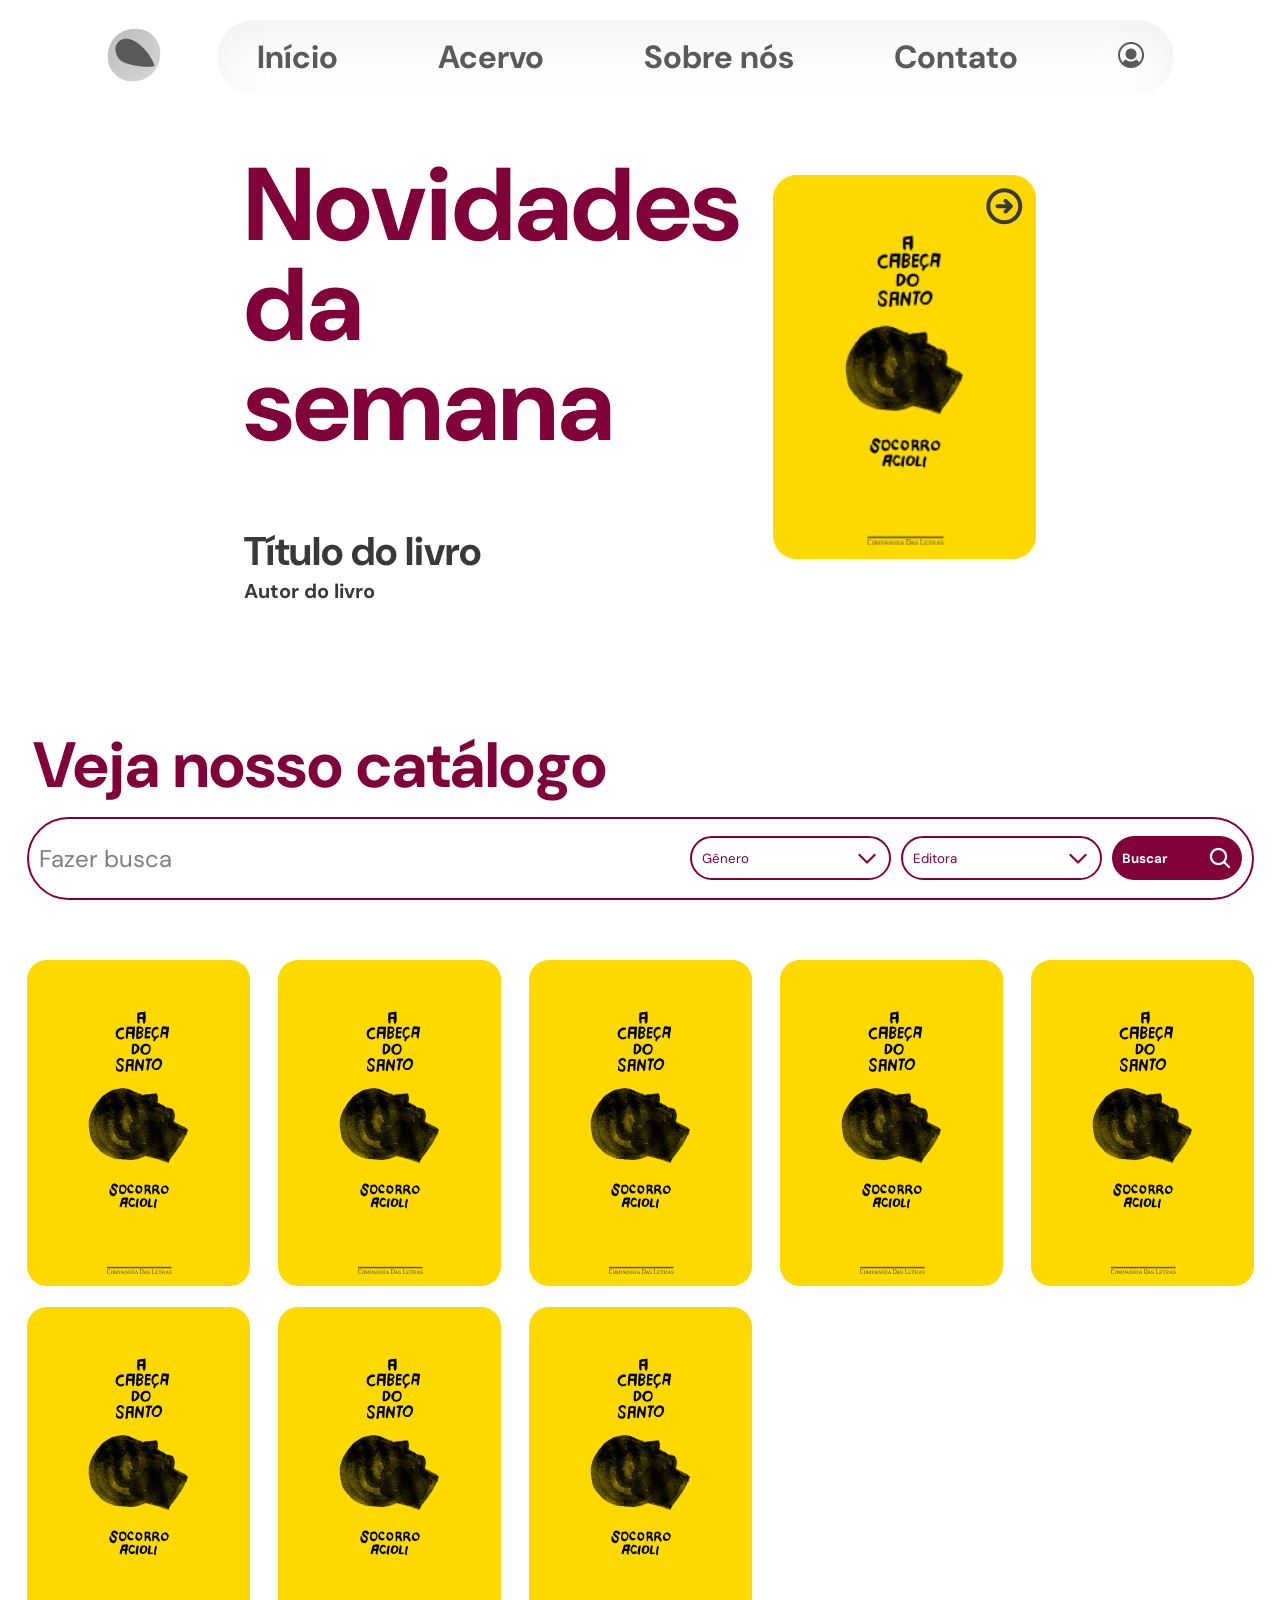
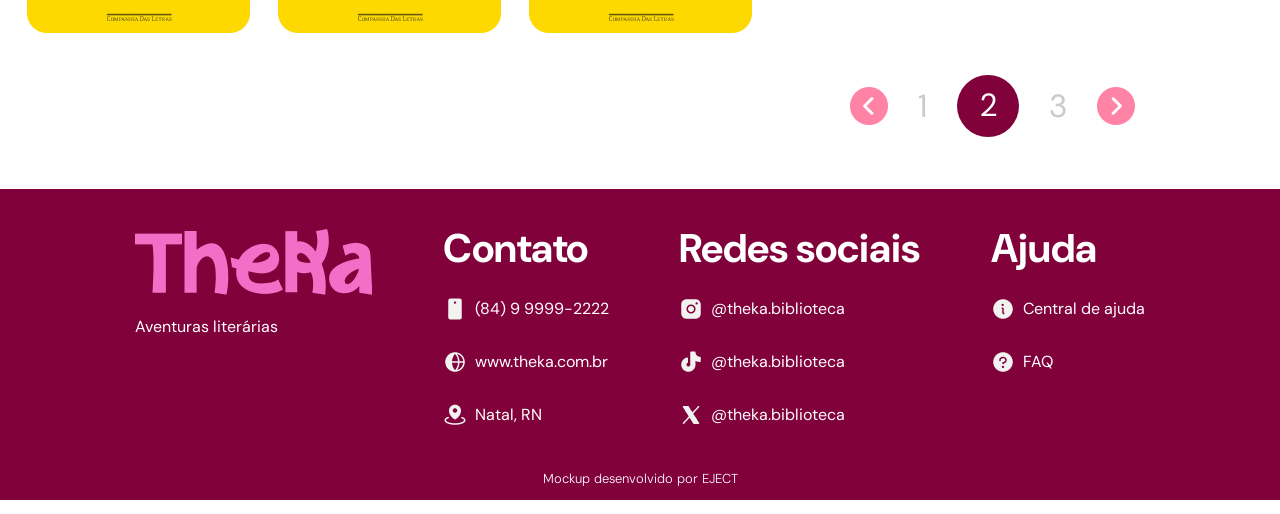
==== html/acervo.html @ d963aa7d "Tela Acervo/Tela início" ====
<!DOCTYPE html>
<html lang="pt-br">
<head>
    <meta charset="UTF-8">
    <meta name="viewport" content="width=device-width, initial-scale=1.0">
    <link rel="stylesheet" href="../style/index.css">
    <link rel="stylesheet" href="../style/footer.css">
    <link rel="stylesheet" href="../style/header.css">
    <title>Acervo - Theka</title>
</head>
<body>
    <iframe id="frameHeader" src="../html/header.html" width="100%" frameborder="0"></iframe>
    <main>
        <section class="novidadesDaSemana">
            <div>
                <p class="textoDestaqueCarrosselAcervo">Novidades <br> da <br> semana</p> 
                <div class="tituloDescricao_livro">
                    <h2 class="tituloLivro">Título do livro</h2>
                    <h4 class="autorLivro">Autor do livro</h4>
                </div>
            </div>
            <div class="livroNovidadesSemana">
                <img class="capaLivro" src="../imagens/CAPA LIVRO.png" alt="">
                <img class="setaCapaLivro" src="../imagens/Icone_setaLivros.png" alt="">
            </div>
        </section>
        <section>
            <div class="containerFiltroAcervo">
                <h1 class="textoDestaqueH1">Veja nosso catálogo</h1>
                <div class="filtroAcervo">
                    <p class="textoFilto">Fazer busca</p>
                    <div class="botoes_FiltroAcervo">
                        <button class="botao_FiltoCategoria"><p>Gênero</p><img src="../imagens/Icone_filtroCategoriaGenero.png" alt=""></button>
                        <button class="botao_FiltoCategoria"><p>Editora</p><img src="../imagens/Icone_filtroCategoriaEditora.png" alt=""></button>
                        <button class="botao_FiltroBuscar"><p>Buscar</p><img src="../imagens/Icone_pesquisa.png" alt=""></button>
                    </div>
                </div>
            </div>
            <div class="livrosAcervo">
                <img src="../imagens/CAPA LIVRO.png" alt="">
                <img src="../imagens/CAPA LIVRO.png" alt="">
                <img src="../imagens/CAPA LIVRO.png" alt="">
                <img src="../imagens/CAPA LIVRO.png" alt="">
                <img src="../imagens/CAPA LIVRO.png" alt="">
                <img src="../imagens/CAPA LIVRO.png" alt="">
                <img src="../imagens/CAPA LIVRO.png" alt="">
                <img src="../imagens/CAPA LIVRO.png" alt="">
                <dialog class="modalLivroAcervo">
                    <img src="#" alt="">
                    <div>
                        <div>
                            <h2 class="tituloLivro">Título do livro</h2>
                            <h4 class="autorLivro">Descrição do livro</h4>
                        </div>
                        <div>
                            <p class="descricaoLivro">Descrição do Livro</p>
                        </div>
                        <p class="numeroPaginas">Número de páginas</p>
                        <p class="editoraLivro">Editora do livro</p>
                    </div>
                </dialog>
            </div>
            <div class="passarPagina">
                <img src="../imagens/Seta_Esquerda.png" alt="">
                <p class="numerosPassar">1</p>
                <div class="numeroPassar2"><p>2</p></div>
                <p class="numerosPassar">3</p>
                <img src="../imagens/Seta_Direita.png" alt="">
            </div>
        </section>
    </main>
    <iframe id="frameFooter" src="../html/footer.html" width="100%"  frameborder="0"></iframe>
</body>
</html>
---- style/index.css ----
@import url('https://fonts.googleapis.com/css2?family=DM+Sans:ital,opsz,wght@0,9..40,100..1000;1,9..40,100..1000&family=Inter:ital,opsz,wght@0,14..32,100..900;1,14..32,100..900&display=swap');
:root{
    --LARANJA300: #F78420;
    --LARANJA400: #C06516;
    --LARANJA500: #8C480D;
    --LARANJA600: #5B2D05;
    --ROSA200: #FFC1CF;
    --ROSA300: #FF83A4;
    --ROSA400: #FE177B;
    --ROSA500: #BF025A;
    --ROSA600: #81013B;
    --ROSA700: #48001D;
    --CINZA200: #CACAC9;
    --CINZA300: #A3A3A2;
    --CINZA400: #7E7E7D;
    --CINZA500: #5A5A5A;
    --CINZA600: #393939;
    --VERDEOLIVA200: #A2D54A;
    --VERDEOLIVA300: #82AB3A;
    --VERDEOLIVA400: #62832A;
    --VERDEOLIVA500: #455E1C;
    --VERDEOLIVA600: #2A3A0E;
}
body{
    margin: 0 auto;
    font-family: "DM Sans", "Inter", sans-serif;
}


.Login_Cadastro_RecuperacaoDeSenha{
    display: flex;
    height: 1080px;
}
.secao_imagem_Login_Cadastro_RecuperacaoDeSenha{
    background-color: var(--LARANJA500);
    width: 60%;
}
.LogoTipo_Login_Cadastro_RecuperacaoDeSenha{
    position: absolute;
    top: 135%;
    left: 5%;
}
#Mascote_Login{
    position: absolute;
    top: 30%;
    right: 50%;
    display: block;
    width: 70rem;
}
.secao_formulario_Login_Cadastro_RecuperacaoDeSenha{
    width: 40%;
    display: flex;
    justify-content: center;
    align-items: center;
    background-color: white;
    position: relative;
}
.Formulario_Login_Cadastro_RecuperacaoDeSenha{
    color: var(--LARANJA300);
    display: flex;
    flex-direction: column;
    gap: 1rem;
}
label{
    font-size: 24px;
    font-weight: 700;
    color: var(--LARANJA300);
}
input{
    border: 2px solid var(--LARANJA300);
    border-radius: 100px;
    width: 421px;
    height: 40px;
}
input::placeholder{
   padding-left: 1rem;
   color: var(--LARANJA300);
}
.Login_Cadastro_RecuperacaoDeSenha_TextoDestaque{
    color: var(--LARANJA300);
    font-size: 64px;
}
.Rotulo_Formulario_Login_Cadastro_RecuperacaoDeSenha{
    display: flex;
    flex-direction: column;
    gap: 0.5rem;
}
.Links_RecuperacaoDeAcesso{
    color: var(--LARANJA300);
    text-decoration: none;
    font-size: 18px;
    font-weight: 600
}
#Links_Login{
    display: flex;
    flex-direction: column;
    align-items: center;
}
#Botao_Login{
    width: 89px;
    height: 44px;
    background-color: var(--LARANJA300);
    color: white;
    border: none;
    border-radius: 100px;
    font-size: 16px;
    font-family: "DM Sans", sans-serif;
    font-weight: 800;
    position: relative;
    left: 339px;
    bottom: 20px;
}
.Botao_Enviar_RecuperacaoDeSenha{
    width: 89px;
    height: 44px;
    background-color: var(--LARANJA300);
    color: white;
    border: none;
    border-radius: 100px;
    font-size: 16px;
    font-family: "DM Sans", sans-serif;
    font-weight: 800;
}
.Botao_Voltar_RecuperacaoDeSenha{
    width: 89px;
    height: 44px;
    background-color: white;
    color: var(--LARANJA300);
    border: 2px solid var(--LARANJA300);
    border-radius: 100px;
    font-size: 16px;
    font-family: "DM Sans", sans-serif;
    font-weight: 800;
}
.Botao_Voltar_RecuperacaoDeSenha a{
    text-decoration: none;
    color: var(--LARANJA300);
}
.Botoes_RecuperacaoDeSenha_Cadastro{
    display: flex;
    justify-content: right;
    gap: 1rem;
    margin-top: 3rem;
}
.Input_RecuperacaoDeSenha{
    border: 2px solid var(--LARANJA300);
    border-radius: 100px;
    width: 476px;
    height: 40px;
}
.Mascote_RecuperacaoDeSenha{
    position: absolute;
    display: block;
    width: 70rem;
    top: 30%;
}
#Botao_Cancelar_Cadastro{
    width: 89px;
    height: 44px;
    background-color: white;
    color: var(--LARANJA300);
    border: 2px solid var(--LARANJA300);
    border-radius: 100px;
    font-size: 16px;
    font-family: "DM Sans", sans-serif;
    font-weight: 800;
}
#Botao_Salvar_Cadastro{
    width: 89px;
    height: 44px;
    background-color: var(--LARANJA300);
    color: white;
    border: none;
    border-radius: 100px;
    font-size: 16px;
    font-family: "DM Sans", sans-serif;
    font-weight: 800;
}
.Mascote_Cadastro{
    position: absolute;
    display: block;
    width: 70rem;
    top: 30%;
    left: 5%;
}
#Contato{
    display: flex;
    flex-direction: column;
    align-items: center;
    justify-content: left;
}
#container_Contato{
    display: flex;
    gap: 3rem;
}
.Rotulo_Formulario_Contato{
    display: flex;
    flex-direction: column;
    gap: 0.2rem;
    
}
.Rotulo_Formulario_Contato label{
    color: var(--ROSA700);
}
#Formulario_Contato{
    display: flex;
    flex-direction: column;
    gap: 0.7rem;
    color: var(--ROSA700);
}
.entrada_Contato{
    width: 416px;
    border: 2px solid var(--ROSA700);
    background-color: transparent;
}
#TextoDestaque_Formulario_Contato{
    font-size: 32px;
    font-weight: 700;
    margin: 20px;
    color: var(--ROSA700);
}
#container_Contato{
    background-color: #F8F8F8;
    width: 1200px;
    height: 543px;
    border-radius: 20px;
}
#container_ContatoLocalizacao{
    width: 55%;
}
iframe{
    width: 100%;
    height: 416px;
}

.botaoAtivo_unidades{
    height: 44px;
    border: none;
    border-radius: 100px;
    background-color: var(--ROSA700);
    color: white;
    font-size: 16px;
    font-family: "DM Sans", sans-serif;
    font-weight: 800;
    padding: 0.5rem;
    margin-right: 0.5rem;
}
.botaoInativo_unidades{
    height: 44px;
    border: none;
    border-radius: 100px;
    background-color: var(--CINZA400);
    color: white;
    font-size: 16px;
    font-family: "DM Sans", sans-serif;
    font-weight: 800;
    padding: 0.5rem;
    margin-right: 0.5rem;
}
#endereco_Contato_Unidades{
    font-size: 14px;
    font-weight: 300;
}
#container_Contato_BotoesUnidades{
    margin-top: 0.5rem;
    margin-left: 0.5rem;
}
#Botao_Enviar_Contato{
    height: 44px;
    width: 124px;
    border: none;
    border-radius: 100px;
    background-color: var(--ROSA700);
    color: white;
    font-size: 16px;
    font-family: "DM Sans", sans-serif;
    font-weight: 800;
    padding: 0.5rem;
    margin-right: 0.5rem;
    display: flex;
    justify-content: center;
    align-items: center;
    gap: 0.4rem;
}
#Botao_Cancelar_Contato{
    font-size: 16px;
    font-family: "DM Sans", sans-serif;
    font-weight: 800;
    color: var(--ROSA700);
    border: 2px solid var(--ROSA700);
    border-radius: 100px;
    height: 44px;
    width: 112px;
}
.Botoes_Formulario_Contato{
    display: flex;
    align-items: center;
    justify-content: right;
}
#TextoDestaque_Contato{
    color: var(--ROSA600);
    font-size: 64px;
    font-weight: 700;
    margin-bottom: 10px;
    position: relative;
    right: 485px;
}
#container_TextoDestaque_Contato{
    display: flex;
    justify-content: left;
   
}
#frameFooter{
    width: 100%;
    height: 350px;
}
#frameHeader{
    height: fit-content;
}

.textoDestaqueCarrosselAcervo{
    font-size: 103.3px;
    font-weight: bold;
    color: var(--ROSA600);
    margin-top: 0;
    margin-bottom: 70px;
    line-height: 100px;
}
.tituloLivro{
    color: var(--CINZA600);
    font-size: 40px;
    font-weight: bold;
}
.autorLivro{
    font-size: 20px;
    font-weight: bold;
    color: var(--CINZA600);
}
.novidadesDaSemana{
    display: flex;
    align-items: start;
    justify-content: center;
    gap: 33px;

}
.tituloDescricao_livro h2{
    margin-bottom: 0;
    margin-top: 0;
}
.tituloDescricao_livro h4{
    margin-top: 1px;
}
.livroNovidadesSemana{
    margin-top: 20px;
    position: relative;
}
.capaLivro{
    display: block;
    width: 263px;
}
.setaCapaLivro{
    position: absolute;
    top: 10px;
    right: 10px;
}
.textoDestaqueH1{
    font-size: 64px;
    font-weight: bold;
    color: var(--ROSA600);
}
.textoFilto{
    font-size: 24px;
    color: var(--CINZA400);
}
.botao_FiltoCategoria{
    width: 201px;
    height: 44px;
    border: 2px solid var(--ROSA600);
    border-radius: 100px;
    font-family: 'DM Sans', sans-serif;
    color: var(--ROSA600);
    background-color: white;
    display: flex;
    justify-content: space-between;
    align-items: center;
    padding-left: 10px;
    padding-right: 10px;
}
.botao_FiltroBuscar{
    width: 130px;
    height: 44px;
    border: 0;
    border-radius: 100px;
    font-family: 'DM Sans', sans-serif;
    font-weight: bold;
    color: white;
    background-color: var(--ROSA600);
    display: flex;
    justify-content: space-between;
    align-items: center;
    padding-left: 10px;
    padding-right: 10px;
}
.filtroAcervo{
    display: flex;
    align-items: center;
    justify-content: space-between;
    border: 2px solid var(--ROSA600);
    width: 1203px;
    border-radius: 100px;
    padding-left: 10px;
    padding-right: 10px;
    margin-top: 0;
}
.botoes_FiltroAcervo{
    display: flex;
    gap: 10px;
}
.containerFiltroAcervo{
    display: flex;
    flex-direction: column;
    align-items: center;
    margin-top: 40px;
    margin-bottom: 60px;
    
}
.containerFiltroAcervo h1{
    position: relative;
    right: 320px;
    margin-bottom: 10px;
}
.livrosAcervo{
    display: grid;
    grid-template-columns: repeat(5, 230px);
    place-items: center;
    justify-content: center;
    gap: 21px;
}
.numerosPassar{
    font-size: 32px;
    color: var(--CINZA200);
}
.numeroPassar2{
    font-size: 32px;
    color: white;
    background-color: var(--ROSA600);
    border-radius: 100px;
    width: 62px;
    height: 62px;
    text-align: center;
}
.numeroPassar2 p{
    margin: 9px;
}
.passarPagina{
    display: flex;
    align-items: center;
    gap: 30px;
    justify-content: right;
    margin-right: 145px;
    margin-top: 20px;
}
---- style/footer.css ----
@import url('https://fonts.googleapis.com/css2?family=DM+Sans:ital,opsz,wght@0,9..40,100..1000;1,9..40,100..1000&family=Inter:ital,opsz,wght@0,14..32,100..900;1,14..32,100..900&display=swap');
:root{
    --LARANJA500: #8C480D;
    --LARANJA400: #C06516;
    --LARANJA300: #F78420;
    --ROSA700: #48001D;
    --ROSA600: #81013B;
    --ROSA500: #BF025A;
    --ROSA400: #FE177B;
    --CINZA400: #7E7E7D;
}
body{
    margin: 0 auto;
    font-family: "DM Sans", "Inter", sans-serif;
    margin-top: 30px;
}
footer{
    background-color: var(--ROSA600);
    color: #ffff;
    display: flex;
    flex-direction: column;
    align-items: center;
}
#EJECT{
    font-size: 13px;
    font-weight: 300;
}
.subtituloFooter{
    font-size: 40px;
    font-weight: 700;
    margin-bottom: 8px;
}
.container_footer{
    width: 90%;
    display: flex;
    justify-content: space-evenly;
}
.listasFooter{
    list-style-type: none;
    margin-top: 1px;
    padding: 0;
}
.itensLista_footer{
    display: flex;
    align-items: center;
    gap: 0.5rem;
}
.itensLista_footer img{
    width: auto;
    height: 100%;
}.logoFooter{
    margin-top: 40px;
}
---- style/header.css ----
@import url('https://fonts.googleapis.com/css2?family=DM+Sans:ital,opsz,wght@0,9..40,100..1000;1,9..40,100..1000&family=Inter:ital,opsz,wght@0,14..32,100..900;1,14..32,100..900&display=swap');
:root{
    --LARANJA500: #8C480D;
    --LARANJA400: #C06516;
    --LARANJA300: #F78420;
    --ROSA700: #48001D;
    --ROSA600: #81013B;
    --ROSA500: #BF025A;
    --ROSA400: #FE177B;
    --CINZA400: #7E7E7D;
    --CINZA500: #5A5A5A;
}
body{
    margin: 0 auto;
    font-family: "DM Sans", "Inter", sans-serif;
}
header{
    display: flex;
    justify-content: center;
    gap: 56px;
    align-items: center;
    margin-top: 20px;
}
.containerTexto_nav{
    display: flex;
    gap: 100px;
    list-style: none;
    padding-right: 30px;
}
.texto_nav a{
    text-decoration: none;
    color: var(--CINZA500);
    font-size: 32px;
    font-weight: 700;
}
nav{
    background: transparent;
    backdrop-filter: blur(90%);
    box-shadow: inset 0 20px 45px rgba(200, 200, 200, 0.25);
    border-radius: 100px;
}
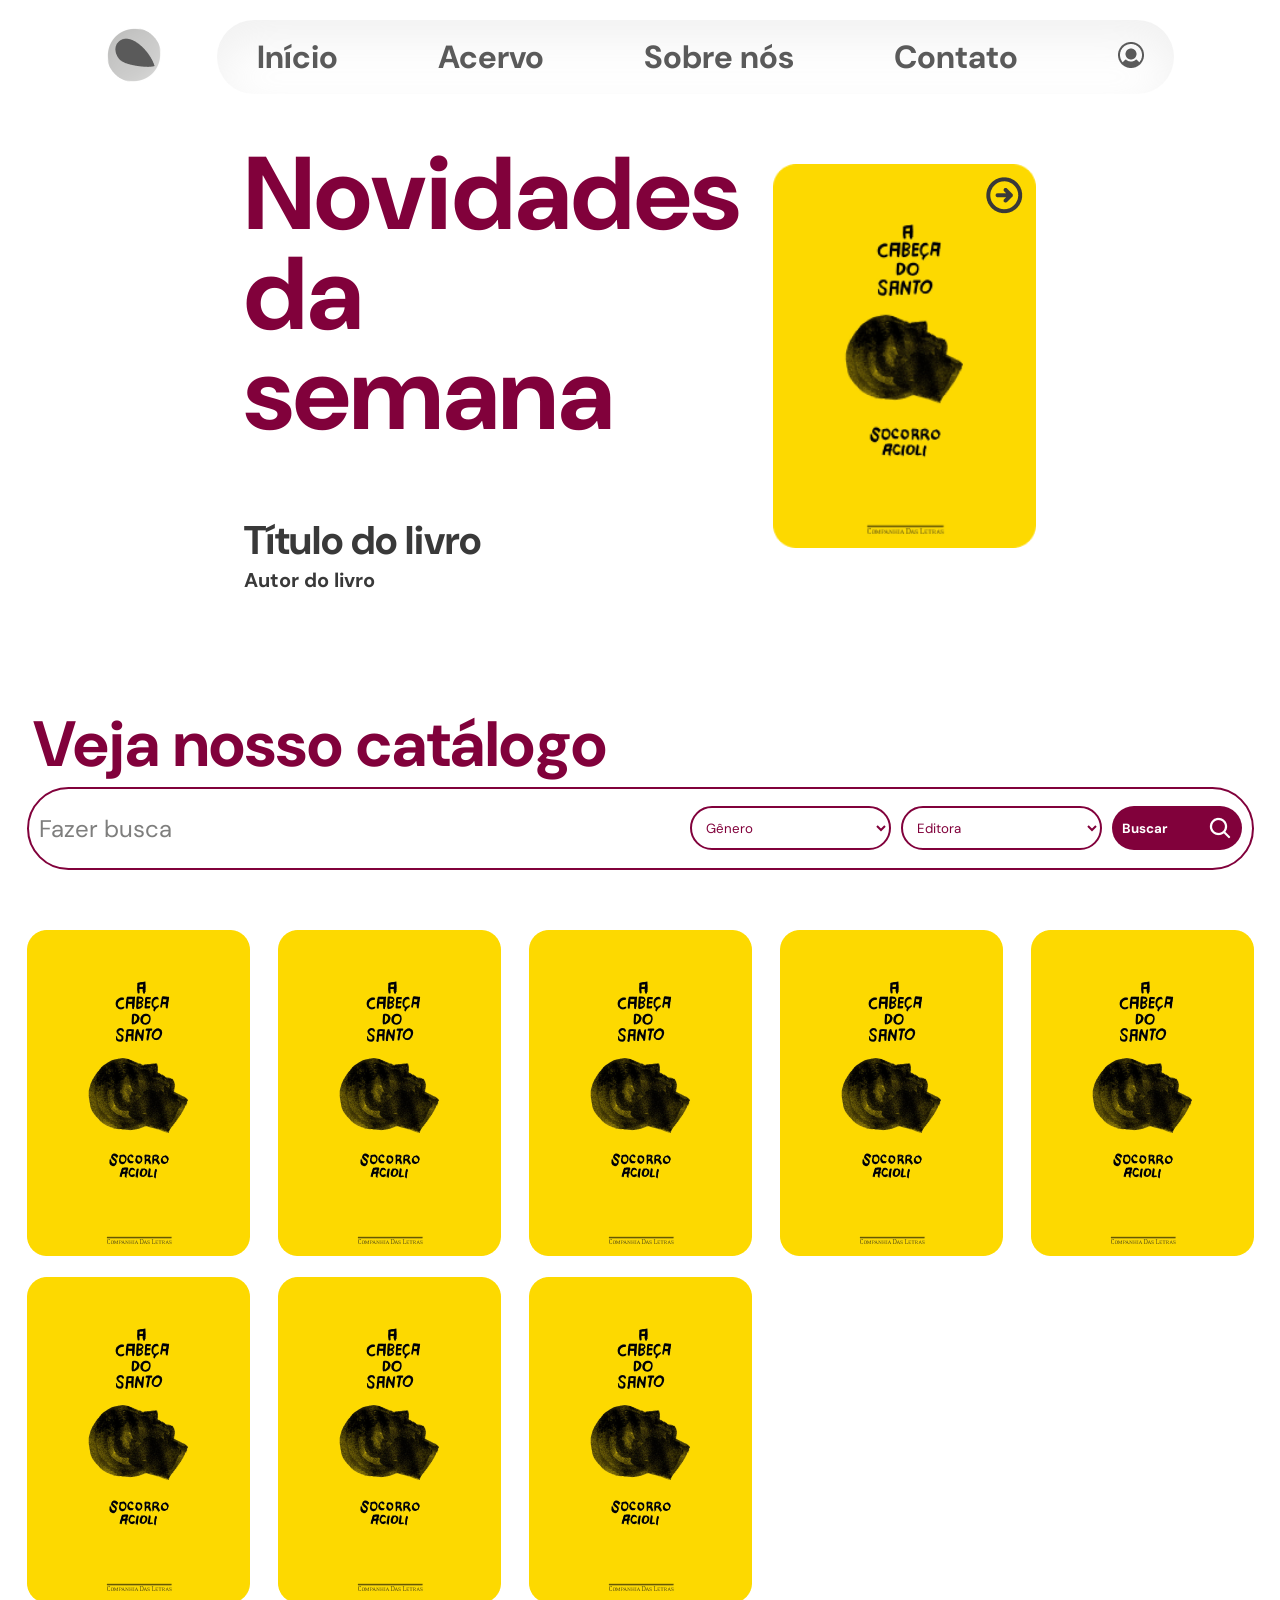
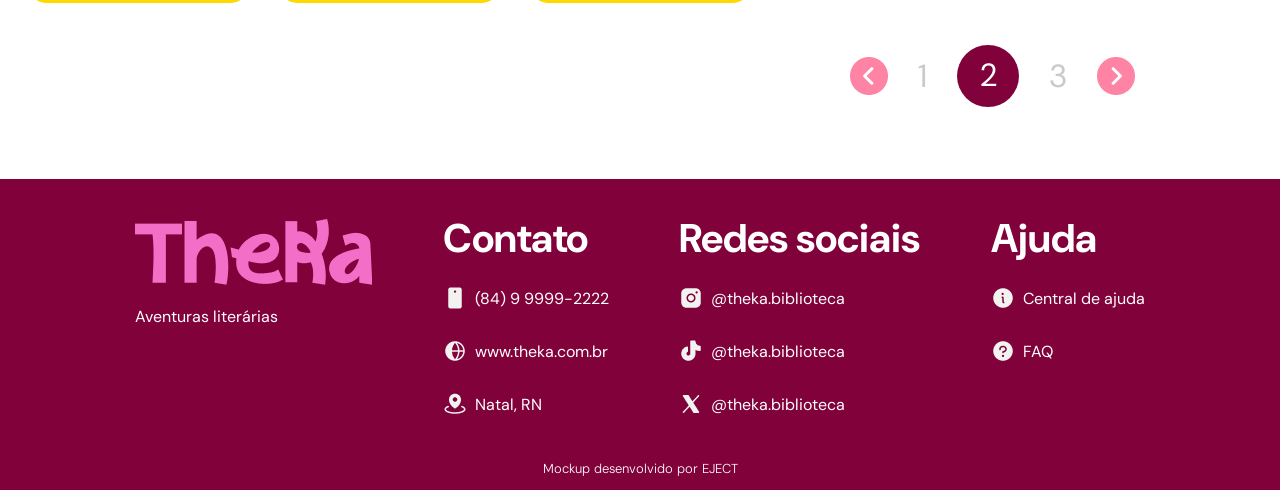
==== commit 2453e586: "Footer e header - Mudanças" ====
--- a/html/acervo.html
+++ b/html/acervo.html
@@ -9,7 +9,18 @@
     <title>Acervo - Theka</title>
 </head>
 <body>
-    <iframe id="frameHeader" src="../html/header.html" width="100%" frameborder="0"></iframe>
+    <header>
+        <div id="logoTheka_header"><img src="../imagens/LogoTipo_folha.png" alt=""></div>
+        <nav>
+            <ul class="containerTexto_nav">
+                <li class="texto_nav"><a href="../index.html">Início</a></li>
+                <li class="texto_nav"><a href="../html/acervo.html">Acervo</a></li>
+                <li class="texto_nav"><a href="#">Sobre nós</a></li>
+                <li class="texto_nav"><a href="../html/contato.html">Contato</a></li>
+                <li class="texto_nav"><a href="#"><img src="../imagens/Icone_Perfil.png" alt=""></a></li>
+            </ul>
+        </nav>
+    </header>
     <main>
         <section class="novidadesDaSemana">
             <div>
@@ -30,8 +41,24 @@
                 <div class="filtroAcervo">
                     <p class="textoFilto">Fazer busca</p>
                     <div class="botoes_FiltroAcervo">
-                        <button class="botao_FiltoCategoria"><p>Gênero</p><img src="../imagens/Icone_filtroCategoriaGenero.png" alt=""></button>
-                        <button class="botao_FiltoCategoria"><p>Editora</p><img src="../imagens/Icone_filtroCategoriaEditora.png" alt=""></button>
+                        <label for="genero" class="botao_FiltoCategoria" style="display: none;"><p>Gênero</p><img src="../imagens/Icone_filtroCategoriaGenero.png" alt=""></label>
+                        <select name="genero" id="genero" class="opcoesFiltroAcervo">
+                            <option value="genero">Gênero</option>
+                            <hr class="linhaFiltro">
+                            <option value="romance">Romance</option>
+                            <option value="suspense">Suspense</option>
+                            <option value="terror">Terror</option>
+                            <option value="drama">Drama</option>
+                        </select>
+                        <label for="editora" class="botao_FiltoCategoria" style="display: none;"><p>Editora</p><img src="../imagens/Icone_filtroCategoriaEditora.png" alt=""></label>
+                        <select name="editora" id="editora" class="opcoesFiltroAcervo">
+                            <option value="editora">Editora</option>
+                            <hr class="linhaFiltro">
+                            <option value="editora1">Editora Qualquer</option>
+                            <option value="editora2">Editora Qualquer</option>
+                            <option value="editora3">Editora Qualquer</option>
+                            <option value="editora4">Editora Qualquer</option>
+                        </select>
                         <button class="botao_FiltroBuscar"><p>Buscar</p><img src="../imagens/Icone_pesquisa.png" alt=""></button>
                     </div>
                 </div>
@@ -69,6 +96,37 @@
             </div>
         </section>
     </main>
-    <iframe id="frameFooter" src="../html/footer.html" width="100%"  frameborder="0"></iframe>
+    <footer>
+        <div class="container_footer">
+            <div class="logoFooter">
+                <img src="../imagens/LogoTipo_rosa.png" alt="">
+                <p>Aventuras literárias</p>
+            </div>
+            <div class="container_contato_redes_ajuda">
+                <h2 class="subtituloFooter">Contato</h2>
+                <ol class="listasFooter">
+                    <li class="itensLista_footer"><img src="../imagens/Icone_Cel.png" alt=""><p>(84) 9 9999-2222</p></li>
+                    <li class="itensLista_footer"><img src="../imagens/Icone_Site.png" alt=""><p>www.theka.com.br</p></li>
+                    <li class="itensLista_footer"><img src="../imagens/Icone_Loc.png" alt=""><p>Natal, RN</p></li>
+                </ol>
+            </div>
+            <div class="container_contato_redes_ajuda">
+                <h2 class="subtituloFooter">Redes sociais</h2>
+                <ol class="listasFooter">
+                    <li class="itensLista_footer"><img src="../imagens/Icone_insta.png" alt="Logo da rede social Instagram"><p>@theka.biblioteca</p></li>
+                    <li class="itensLista_footer"><img src="../imagens/Icone_tiktok.png" alt="Logo da rede social Tiktok"><p>@theka.biblioteca</p></li>
+                    <li class="itensLista_footer"><img src="../imagens/Icone_X.png" alt="Logo da rede social X"><p>@theka.biblioteca</p></li>
+                </ol>
+            </div>
+            <div class="container_contato_redes_ajuda">
+                <h2 class="subtituloFooter">Ajuda</h2>
+                <ol class="listasFooter">
+                    <li class="itensLista_footer"><img src="../imagens/Icone_ajuda.png" alt=""><p>Central de ajuda</p></li>
+                    <li class="itensLista_footer"><img src="../imagens/Icone_FAQ.png" alt=""><p>FAQ</p></li>
+                </ol>
+            </div>  
+        </div>
+        <p id="EJECT">Mockup desenvolvido por EJECT</p>
+    </footer>
 </body>
 </html>
--- a/style/index.css
+++ b/style/index.css
@@ -310,12 +310,11 @@
     justify-content: left;
    
 }
-#frameFooter{
-    width: 100%;
-    height: 350px;
-}
-#frameHeader{
-    height: fit-content;
+footer{
+    margin-top: 50px;
+}
+header{
+    margin-bottom: 50px;
 }
 
 .textoDestaqueCarrosselAcervo{
@@ -367,6 +366,7 @@
     font-size: 64px;
     font-weight: bold;
     color: var(--ROSA600);
+    line-height: 64px;
 }
 .textoFilto{
     font-size: 24px;
@@ -459,4 +459,198 @@
     justify-content: right;
     margin-right: 145px;
     margin-top: 20px;
-}
+}.opcoesFiltroAcervo{
+    width: 201px;
+    border: 2px solid var(--ROSA600);
+    border-radius: 100px;
+    font-family: 'DM Sans', sans-serif;
+    color: var(--ROSA600);
+    background-color: white;
+    display: flex;
+    justify-content: space-between;
+    align-items: center;
+    padding-left: 10px;
+    padding-right: 10px;
+}
+select option{
+    border: 1px solid var(--ROSA600);
+    border-radius: 100px;
+
+}
+.linhaFiltro{
+    width: 190px;
+    
+}
+.textoDestaque_Banner{
+    color: white;
+    font-size: 32px;
+}
+.botaoBannerArcevo{
+    width: 98px;
+    height: 44px;
+    background-color: var(--LARANJA300);
+    border: 0;
+    border-radius: 100px;
+}
+.botaoBannerArcevo a{
+    color: white;
+    text-decoration: none;
+    font-family: 'DM Sans', sans-serif;
+    font-weight: bold;
+}
+.secaoBannerInicio{
+    background-color: var(--VERDEOLIVA200);
+    width: 1200px;
+    height: 511px;
+    border-radius: 17px;
+    display: flex;
+    align-items: center;
+    justify-content: center;
+}
+.textoBotaoBannerInicio{
+    display: flex;
+    flex-direction: column;
+    gap: 120px;
+    justify-content: center;
+    margin-left: 30px;
+}
+.containerMascoteBanner{
+    width: 75%;
+    height: 100%;
+    overflow: hidden;
+}
+.containerMascoteBanner img{
+    width: 100%;
+    height: 100%;
+    position: relative;
+    left: 200px;
+}
+.botaoAcervo_inicio{
+    width: 316px;
+    height: 44px;
+    display: flex;
+    align-items: center;
+    justify-content: space-between;
+    border: 2px solid var(--ROSA600);
+    background-color: white;
+    border-radius: 100px;
+    padding-left: 20px;
+    padding-right: 20px;
+}
+.botaoAcervo_inicio img{
+    width: 24px;
+}
+.botaoAcervo_inicio a{
+    text-decoration: none;
+    color: var(--ROSA600);
+    font-family: 'DM Sans', sans-serif;
+    font-weight: bold;
+    font-size: 16px;
+}
+.paragrafosPadrao{
+    font-family: 'Inter', sans-serif;
+    font-size: 18px;
+    color: var(--CINZA600);
+}
+.secaoCarrosselInicio{
+    display: flex;
+    justify-content: center;
+    align-items: center;
+    gap: 130px;
+    width: 1200px;
+    margin-bottom: 50px;
+}
+.botoesCarrosselInicio{
+    display: flex;
+    flex-direction: column;
+    gap: 10px;
+    margin-top: 143px;
+}
+.secaoCarrosselInicio h1{
+    margin-top: 10px;
+    margin-bottom: 5px;
+}
+.cardInicioGrande{
+    background-color: var(--VERDEOLIVA300);
+    display: flex;
+    flex-direction: column;
+    justify-content: end;
+    width: 285px;
+    height: 231px;
+    border-radius: 30px;
+    mask: radial-gradient(circle at top right, transparent 100px, black 101px) top right;
+    padding-left: 20px;
+}
+.numeroCardInicio{
+    font-size: 64px;
+    color: var(--VERDEOLIVA600);
+    font-weight: bold;
+    margin: 0
+}
+.textoCardInicio{
+    color: var(--VERDEOLIVA600);
+    font-size: 14px;
+}
+.cardInicioGrande2{
+    background-color: var(--LARANJA300);
+    display: flex;
+    flex-direction: column;
+    justify-content: end;
+    width: 285px;
+    height: 231px;
+    border-radius: 30px;
+    mask: radial-gradient(circle at top right, transparent 100px, black 101px) top right;
+    padding-left: 20px;
+}
+.numeroCardInicio2{
+    font-size: 64px;
+    color: var(--LARANJA600);
+    font-weight: bold;
+    margin: 0
+}
+.textoCardInicio2{
+    color: var(--LARANJA600);
+    font-size: 14px;
+}
+.cardInicioPequeno{
+    width: 183px;
+    height: 144px;
+    background-color: var(--ROSA500);
+    border-radius: 20px;
+    padding-left: 10px;
+    padding-right: 10px;
+    display: flex;
+    flex-direction: column;
+    justify-content: space-between;
+}
+.numeroCardPequeno{
+    font-size: 50px;
+    color: var(--ROSA200);
+    font-weight: bold;
+    margin: 0;
+}
+.textoCardPequeno{
+    font-size: 14px;
+    color: var(--ROSA200);
+}
+.containerNumeroImagem{
+    display: flex;
+    align-items: center;
+    justify-content: space-between;
+}
+.containerEstatisticas{
+    display: flex;
+    align-items: end;
+    justify-content: center;
+    gap: 41px;
+}
+.containerEstatisticasCard{
+    display: flex;
+    gap: 22px;
+}
+.mainInicio{
+    display: flex;
+    flex-direction: column;
+    align-items: center;
+    gap: 80px;
+}
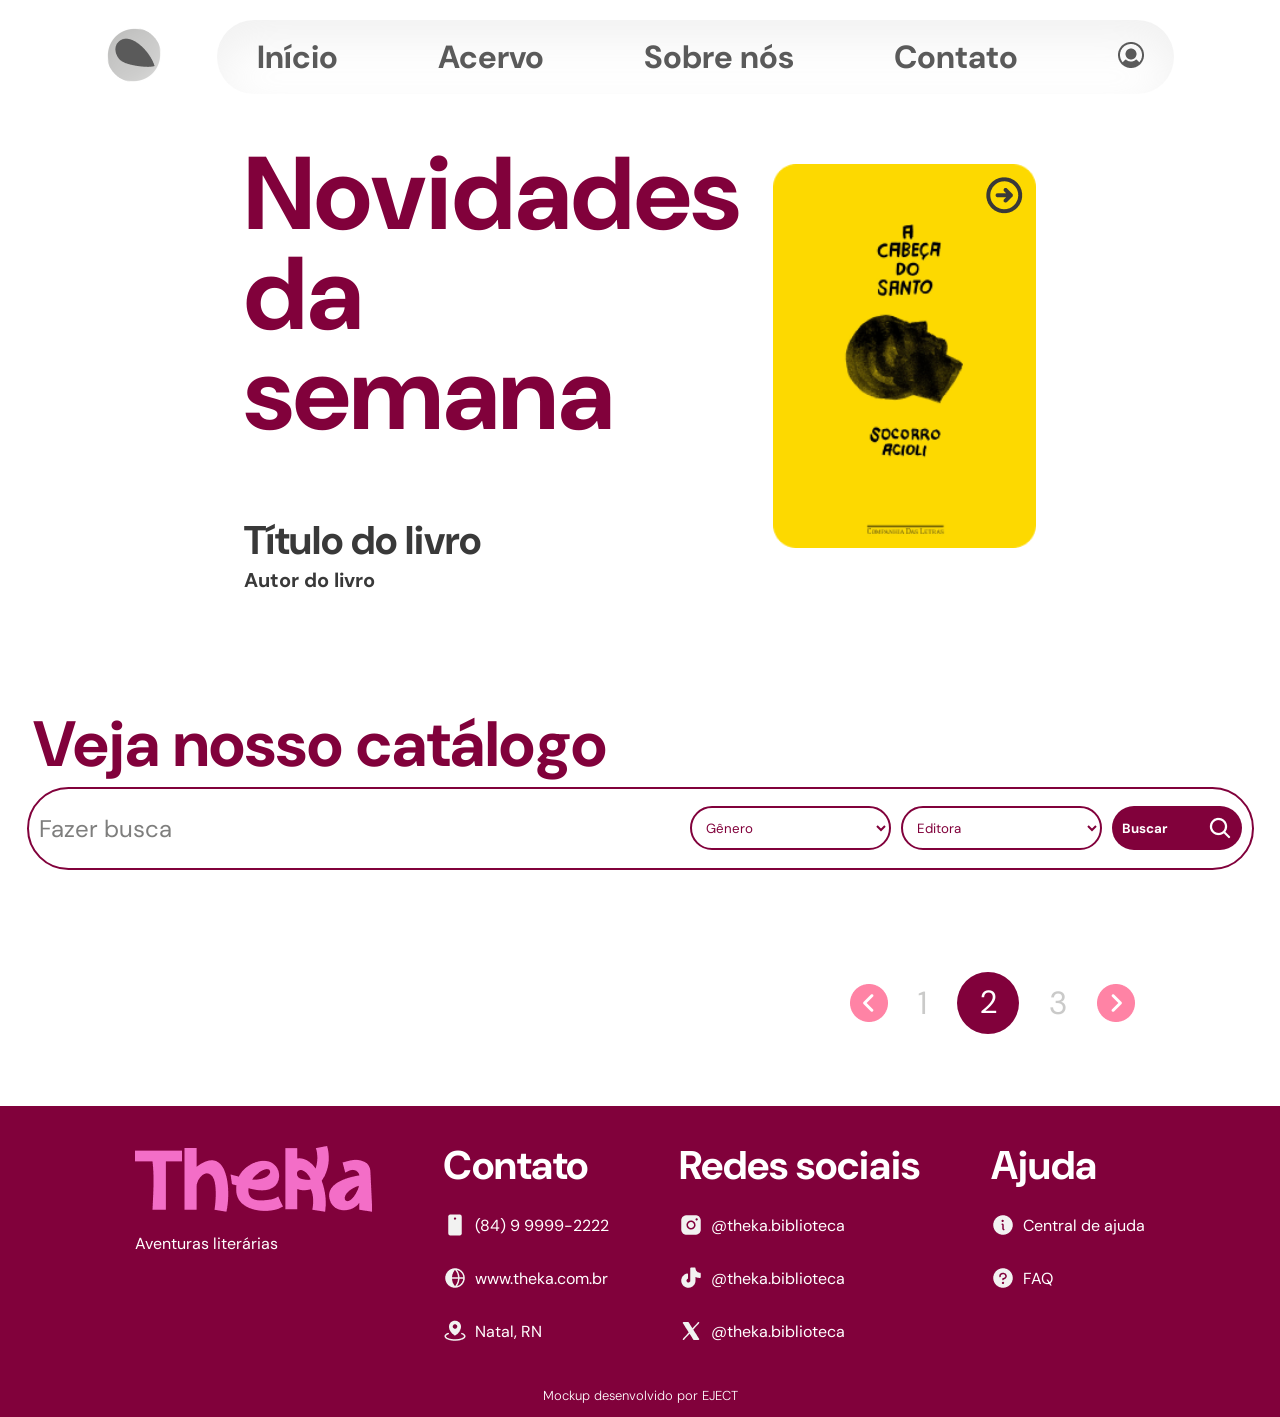
==== commit 38e81d62: "Consumo de API" ====
--- a/html/acervo.html
+++ b/html/acervo.html
@@ -63,30 +63,28 @@
                     </div>
                 </div>
             </div>
-            <div class="livrosAcervo">
-                <img src="../imagens/CAPA LIVRO.png" alt="">
-                <img src="../imagens/CAPA LIVRO.png" alt="">
-                <img src="../imagens/CAPA LIVRO.png" alt="">
-                <img src="../imagens/CAPA LIVRO.png" alt="">
-                <img src="../imagens/CAPA LIVRO.png" alt="">
-                <img src="../imagens/CAPA LIVRO.png" alt="">
-                <img src="../imagens/CAPA LIVRO.png" alt="">
-                <img src="../imagens/CAPA LIVRO.png" alt="">
-                <dialog class="modalLivroAcervo">
-                    <img src="#" alt="">
-                    <div>
+            <ul id="livrosAcervo">
+                <!--
+                <li>
+                    <img src="" alt="" id="livroAcervo">
+                    <dialog class="modalLivroAcervo">
+                        <img src="#" alt="">
                         <div>
-                            <h2 class="tituloLivro">Título do livro</h2>
-                            <h4 class="autorLivro">Descrição do livro</h4>
+                            <div>
+                                <h2 class="tituloLivro">Título do livro</h2>
+                                <h4 class="autorLivro">Descrição do livro</h4>
+                            </div>
+                            <div>
+                                <p class="descricaoLivro">Descrição do Livro</p>
+                            </div>
+                            <p class="numeroPaginas">Número de páginas</p>
+                            <p class="editoraLivro">Editora do livro</p>
                         </div>
-                        <div>
-                            <p class="descricaoLivro">Descrição do Livro</p>
-                        </div>
-                        <p class="numeroPaginas">Número de páginas</p>
-                        <p class="editoraLivro">Editora do livro</p>
-                    </div>
-                </dialog>
-            </div>
+                    </dialog>   
+                </li>
+                -->
+            </ul>
+                
             <div class="passarPagina">
                 <img src="../imagens/Seta_Esquerda.png" alt="">
                 <p class="numerosPassar">1</p>
@@ -128,5 +126,7 @@
         </div>
         <p id="EJECT">Mockup desenvolvido por EJECT</p>
     </footer>
+    <script src="../script/script.js"></script>
+    <script src="../script/api.js"></script>
 </body>
 </html>
--- a/style/index.css
+++ b/style/index.css
@@ -429,7 +429,7 @@
     right: 320px;
     margin-bottom: 10px;
 }
-.livrosAcervo{
+#livrosAcervo{
     display: grid;
     grid-template-columns: repeat(5, 230px);
     place-items: center;
@@ -459,6 +459,7 @@
     justify-content: right;
     margin-right: 145px;
     margin-top: 20px;
+
 }.opcoesFiltroAcervo{
     width: 201px;
     border: 2px solid var(--ROSA600);
